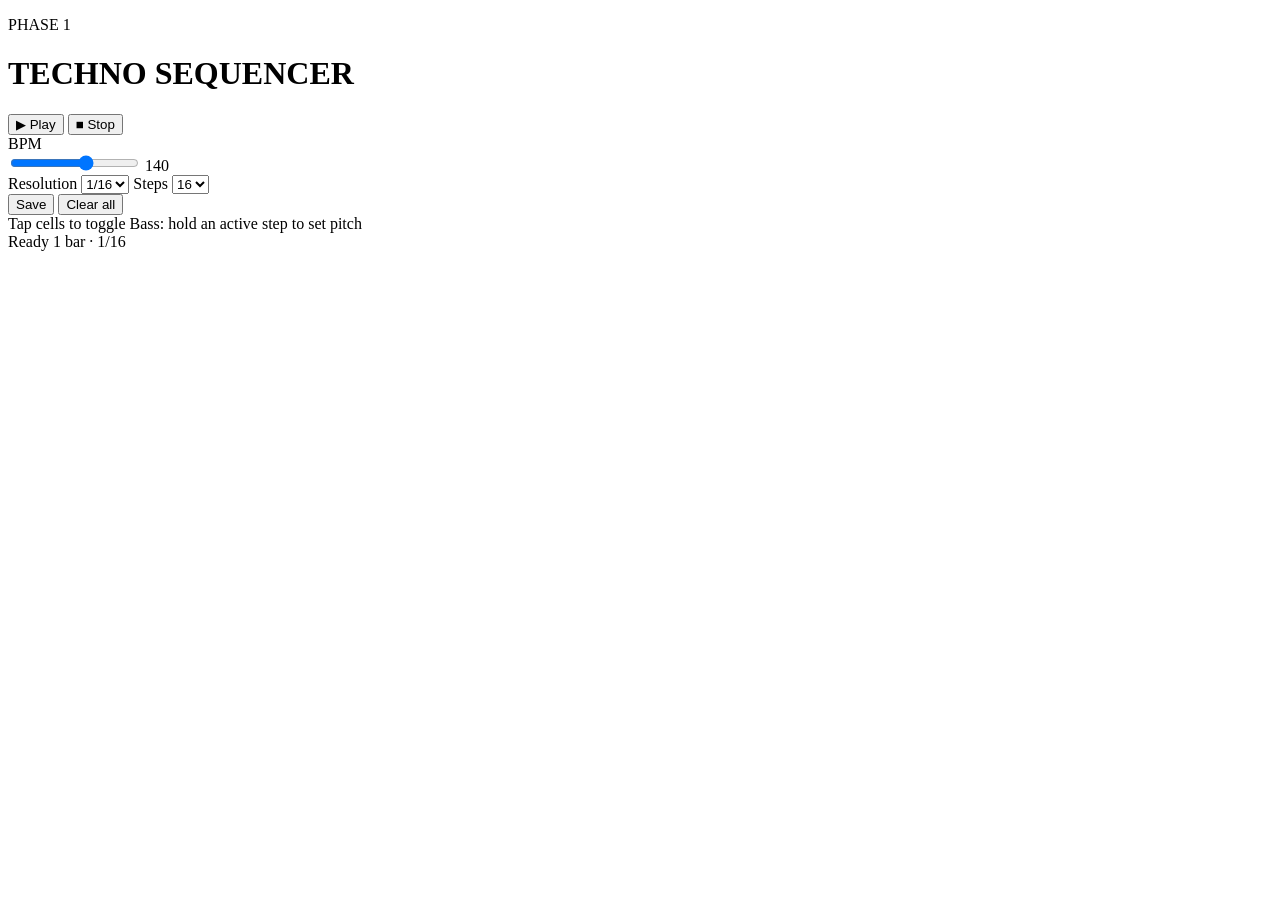
==== index.html @ cb33ba1f "Add sequencer app shell" ====
<!doctype html>
<html lang="en">
<head>
  <meta charset="utf-8" />
  <meta name="viewport" content="width=device-width, initial-scale=1, viewport-fit=cover" />
  <meta name="theme-color" content="#0b0b0d" />
  <meta name="apple-mobile-web-app-capable" content="yes" />
  <meta name="apple-mobile-web-app-status-bar-style" content="black-translucent" />
  <meta name="apple-mobile-web-app-title" content="Techno Seq" />
  <link rel="manifest" href="./manifest.webmanifest" />
  <link rel="apple-touch-icon" href="./icon.svg" />
  <link rel="icon" href="./icon.svg" type="image/svg+xml" />
  <link rel="stylesheet" href="./styles.css" />
  <title>Techno Sequencer</title>
</head>
<body>
  <main class="app-shell">
    <header class="topbar">
      <div>
        <p class="eyebrow">PHASE 1</p>
        <h1>TECHNO SEQUENCER</h1>
      </div>
      <div class="transport" aria-label="Transport controls">
        <button id="playBtn" class="primary" type="button">▶ Play</button>
        <button id="stopBtn" type="button">■ Stop</button>
      </div>
    </header>

    <section class="control-panel" aria-label="Sequencer settings">
      <label>
        <span>BPM</span>
        <div class="bpm-control">
          <input id="bpm" type="range" min="80" max="180" step="1" value="140" />
          <output id="bpmValue">140</output>
        </div>
      </label>

      <label>
        <span>Resolution</span>
        <select id="resolution">
          <option value="16" selected>1/16</option>
          <option value="8">1/8</option>
        </select>
      </label>

      <label>
        <span>Steps</span>
        <select id="stepCount">
          <option value="16" selected>16</option>
          <option value="32">32</option>
        </select>
      </label>

      <div class="utility-buttons">
        <button id="saveBtn" type="button">Save</button>
        <button id="clearBtn" class="danger" type="button">Clear all</button>
      </div>
    </section>

    <section class="sequencer-card">
      <div class="hint-row">
        <span>Tap cells to toggle</span>
        <span>Bass: hold an active step to set pitch</span>
      </div>
      <div id="sequencer" class="sequencer" aria-label="Step sequencer"></div>
    </section>

    <section class="status-card" aria-live="polite">
      <span id="status">Ready</span>
      <span id="loopInfo">1 bar · 1/16</span>
    </section>
  </main>

  <dialog id="noteDialog" class="note-dialog">
    <form method="dialog">
      <div class="dialog-head">
        <div>
          <p class="eyebrow">BASS PITCH</p>
          <h2 id="noteDialogTitle">Step 1</h2>
        </div>
        <button value="cancel" class="icon-button" aria-label="Close">×</button>
      </div>
      <div id="noteOptions" class="note-grid"></div>
    </form>
  </dialog>

  <script src="./app.js"></script>
</body>
</html>
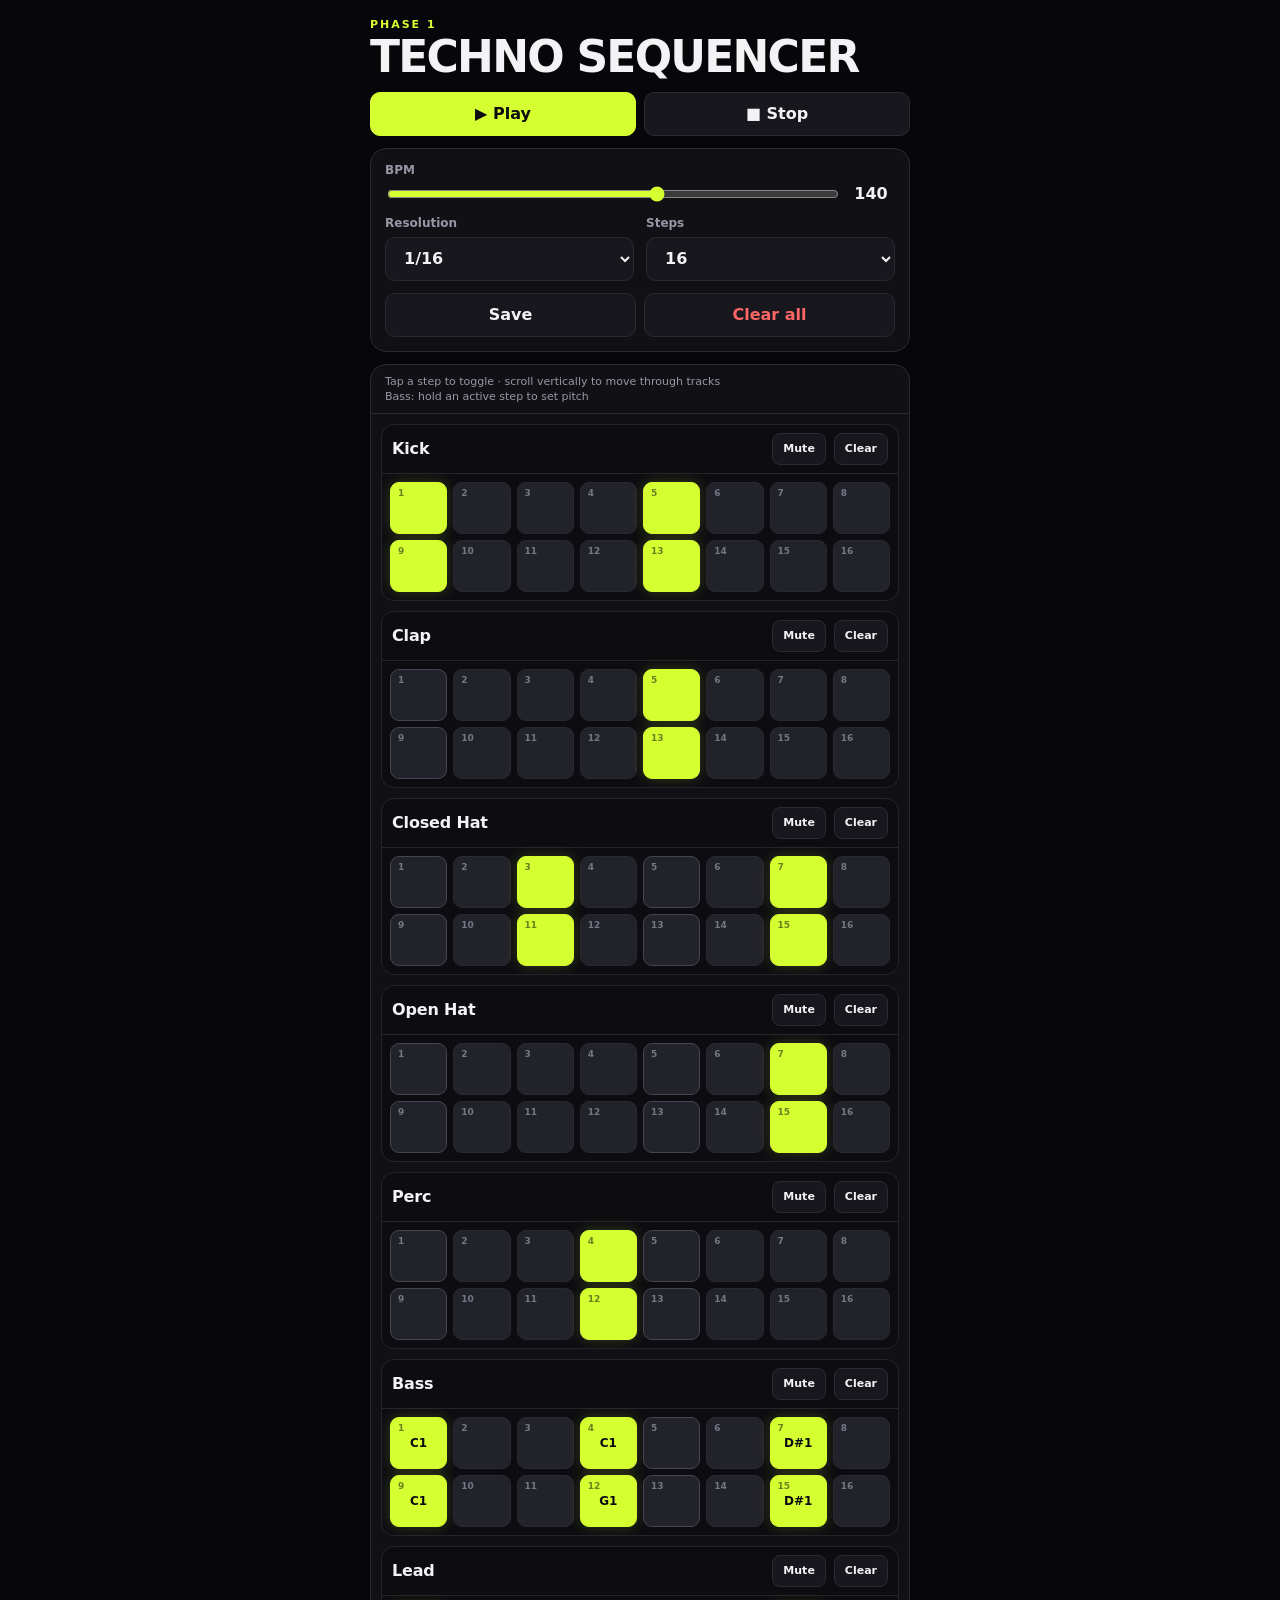
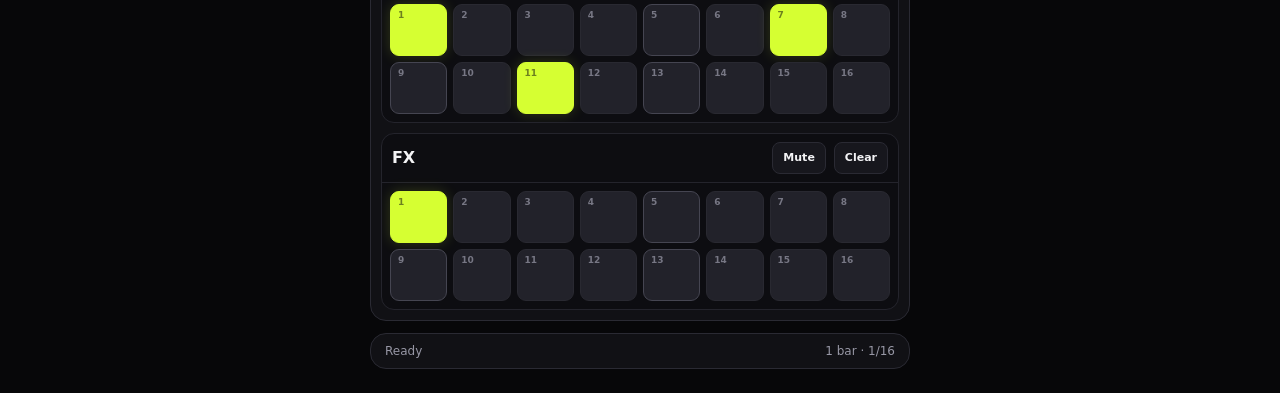
==== commit d873d8b7: "Make sequencer portrait-first and scroll-safe" ====
--- a/index.html
+++ b/index.html
@@ -59,7 +59,7 @@
 
     <section class="sequencer-card">
       <div class="hint-row">
-        <span>Tap cells to toggle</span>
+        <span>Tap a step to toggle · scroll vertically to move through tracks</span>
         <span>Bass: hold an active step to set pitch</span>
       </div>
       <div id="sequencer" class="sequencer" aria-label="Step sequencer"></div>
--- a/styles.css
+++ b/styles.css
@@ -0,0 +1,256 @@
+:root {
+  color-scheme: dark;
+  --bg: #070709;
+  --panel: #111115;
+  --panel-2: #17171d;
+  --line: #2a2a33;
+  --text: #f3f3f5;
+  --muted: #9797a5;
+  --accent: #d6ff32;
+  --accent-2: #8affdc;
+  --danger: #ff6767;
+  --cell: #22222a;
+  --cell-on: #d6ff32;
+  --cell-play: #ffffff;
+}
+
+* { box-sizing: border-box; }
+
+html, body {
+  margin: 0;
+  min-height: 100%;
+  background: var(--bg);
+  color: var(--text);
+  font-family: Inter, ui-sans-serif, system-ui, -apple-system, BlinkMacSystemFont, "Segoe UI", sans-serif;
+}
+
+body { min-height: 100vh; min-height: 100dvh; }
+button, select, input { font: inherit; }
+button { cursor: pointer; }
+
+.app-shell {
+  width: min(560px, 100%);
+  margin: 0 auto;
+  padding: calc(18px + env(safe-area-inset-top)) 10px calc(24px + env(safe-area-inset-bottom));
+}
+
+.topbar {
+  display: flex;
+  flex-direction: column;
+  align-items: stretch;
+  gap: 14px;
+  margin-bottom: 12px;
+}
+
+.eyebrow {
+  margin: 0 0 5px;
+  font-size: 11px;
+  letter-spacing: .18em;
+  color: var(--accent);
+  font-weight: 800;
+}
+
+h1, h2, h3 { margin: 0; }
+h1 { font-size: clamp(29px, 10vw, 44px); line-height: .95; letter-spacing: -.04em; }
+h2 { font-size: 20px; }
+h3 { font-size: 16px; }
+
+.transport, .utility-buttons, .track-actions {
+  display: flex;
+  gap: 8px;
+}
+
+.transport button, .utility-buttons button { flex: 1; }
+
+button, select {
+  min-height: 44px;
+  border: 1px solid var(--line);
+  border-radius: 10px;
+  background: var(--panel-2);
+  color: var(--text);
+  padding: 0 14px;
+  font-weight: 700;
+}
+
+button:active { transform: translateY(1px); }
+button.primary { background: var(--accent); color: #0c0c0e; border-color: var(--accent); }
+button.danger { color: var(--danger); }
+button.muted { opacity: .55; text-decoration: line-through; }
+
+.control-panel, .sequencer-card, .status-card {
+  border: 1px solid var(--line);
+  background: var(--panel);
+  border-radius: 16px;
+}
+
+.control-panel {
+  display: grid;
+  grid-template-columns: 1fr 1fr;
+  gap: 12px;
+  padding: 14px;
+  margin-bottom: 12px;
+}
+
+.control-panel label:first-child,
+.utility-buttons { grid-column: 1 / -1; }
+
+.control-panel label > span {
+  display: block;
+  margin-bottom: 7px;
+  color: var(--muted);
+  font-size: 12px;
+  font-weight: 700;
+}
+
+.bpm-control {
+  display: grid;
+  grid-template-columns: minmax(120px, 1fr) 48px;
+  gap: 10px;
+  align-items: center;
+}
+
+.bpm-control output {
+  text-align: center;
+  font-variant-numeric: tabular-nums;
+  font-weight: 800;
+}
+
+input[type="range"] { width: 100%; accent-color: var(--accent); }
+select { width: 100%; }
+
+.sequencer-card { overflow: hidden; }
+.hint-row {
+  display: flex;
+  flex-direction: column;
+  gap: 2px;
+  padding: 10px 14px;
+  color: var(--muted);
+  font-size: 11px;
+  border-bottom: 1px solid var(--line);
+}
+
+.sequencer {
+  display: flex;
+  flex-direction: column;
+  gap: 10px;
+  padding: 10px;
+}
+
+.track-card {
+  border: 1px solid #24242c;
+  border-radius: 13px;
+  background: #0d0d11;
+  overflow: hidden;
+}
+
+.track-head {
+  min-height: 48px;
+  display: flex;
+  align-items: center;
+  justify-content: space-between;
+  gap: 10px;
+  padding: 8px 10px;
+  border-bottom: 1px solid #24242c;
+}
+
+.track-name { font-weight: 850; letter-spacing: -.01em; }
+.track-actions button {
+  min-height: 32px;
+  height: 32px;
+  padding: 0 10px;
+  border-radius: 8px;
+  font-size: 11px;
+}
+
+.step-grid {
+  display: grid;
+  grid-template-columns: repeat(4, minmax(0, 1fr));
+  gap: 6px;
+  padding: 8px;
+}
+
+.step-cell {
+  min-width: 0;
+  width: 100%;
+  height: 52px;
+  min-height: 52px;
+  border: 1px solid #292931;
+  border-radius: 9px;
+  background: var(--cell);
+  padding: 0;
+  position: relative;
+  overflow: hidden;
+  touch-action: pan-y;
+  user-select: none;
+  -webkit-user-select: none;
+  -webkit-tap-highlight-color: transparent;
+}
+
+.step-cell.beat { border-color: #454551; }
+.step-cell.active {
+  background: var(--cell-on);
+  border-color: var(--cell-on);
+  box-shadow: 0 0 14px rgba(214,255,50,.18);
+}
+.step-cell.playing {
+  outline: 2px solid var(--cell-play);
+  outline-offset: -3px;
+  transform: scale(.96);
+}
+.step-cell.active.playing { box-shadow: 0 0 18px rgba(214,255,50,.48); }
+
+.step-label {
+  position: absolute;
+  top: 5px;
+  left: 7px;
+  font-size: 9px;
+  font-weight: 800;
+  color: #777784;
+  pointer-events: none;
+}
+
+.step-cell.active .step-label { color: rgba(11,11,13,.52); }
+.note-label {
+  position: absolute;
+  inset: 0;
+  display: grid;
+  place-items: center;
+  pointer-events: none;
+  font-size: 12px;
+  font-weight: 900;
+  color: #0b0b0d;
+}
+
+.status-card {
+  margin-top: 12px;
+  padding: 10px 14px;
+  display: flex;
+  justify-content: space-between;
+  gap: 10px;
+  color: var(--muted);
+  font-size: 12px;
+}
+
+.note-dialog {
+  width: min(430px, calc(100% - 24px));
+  border: 1px solid var(--line);
+  border-radius: 18px;
+  background: #101014;
+  color: var(--text);
+  padding: 0;
+}
+.note-dialog::backdrop { background: rgba(0,0,0,.76); backdrop-filter: blur(3px); }
+.note-dialog form { padding: 16px; }
+.dialog-head { display: flex; justify-content: space-between; align-items: flex-start; margin-bottom: 14px; }
+.icon-button { min-width: 38px; padding: 0; font-size: 25px; }
+.note-grid { display: grid; grid-template-columns: repeat(4, 1fr); gap: 8px; }
+.note-grid button { padding: 0 8px; }
+.note-grid button.selected { background: var(--accent-2); color: #0c0c0e; border-color: var(--accent-2); }
+
+@media (min-width: 520px) {
+  .step-grid { grid-template-columns: repeat(8, minmax(0, 1fr)); }
+}
+
+@media (prefers-reduced-motion: reduce) {
+  *, *::before, *::after { transition: none !important; }
+}
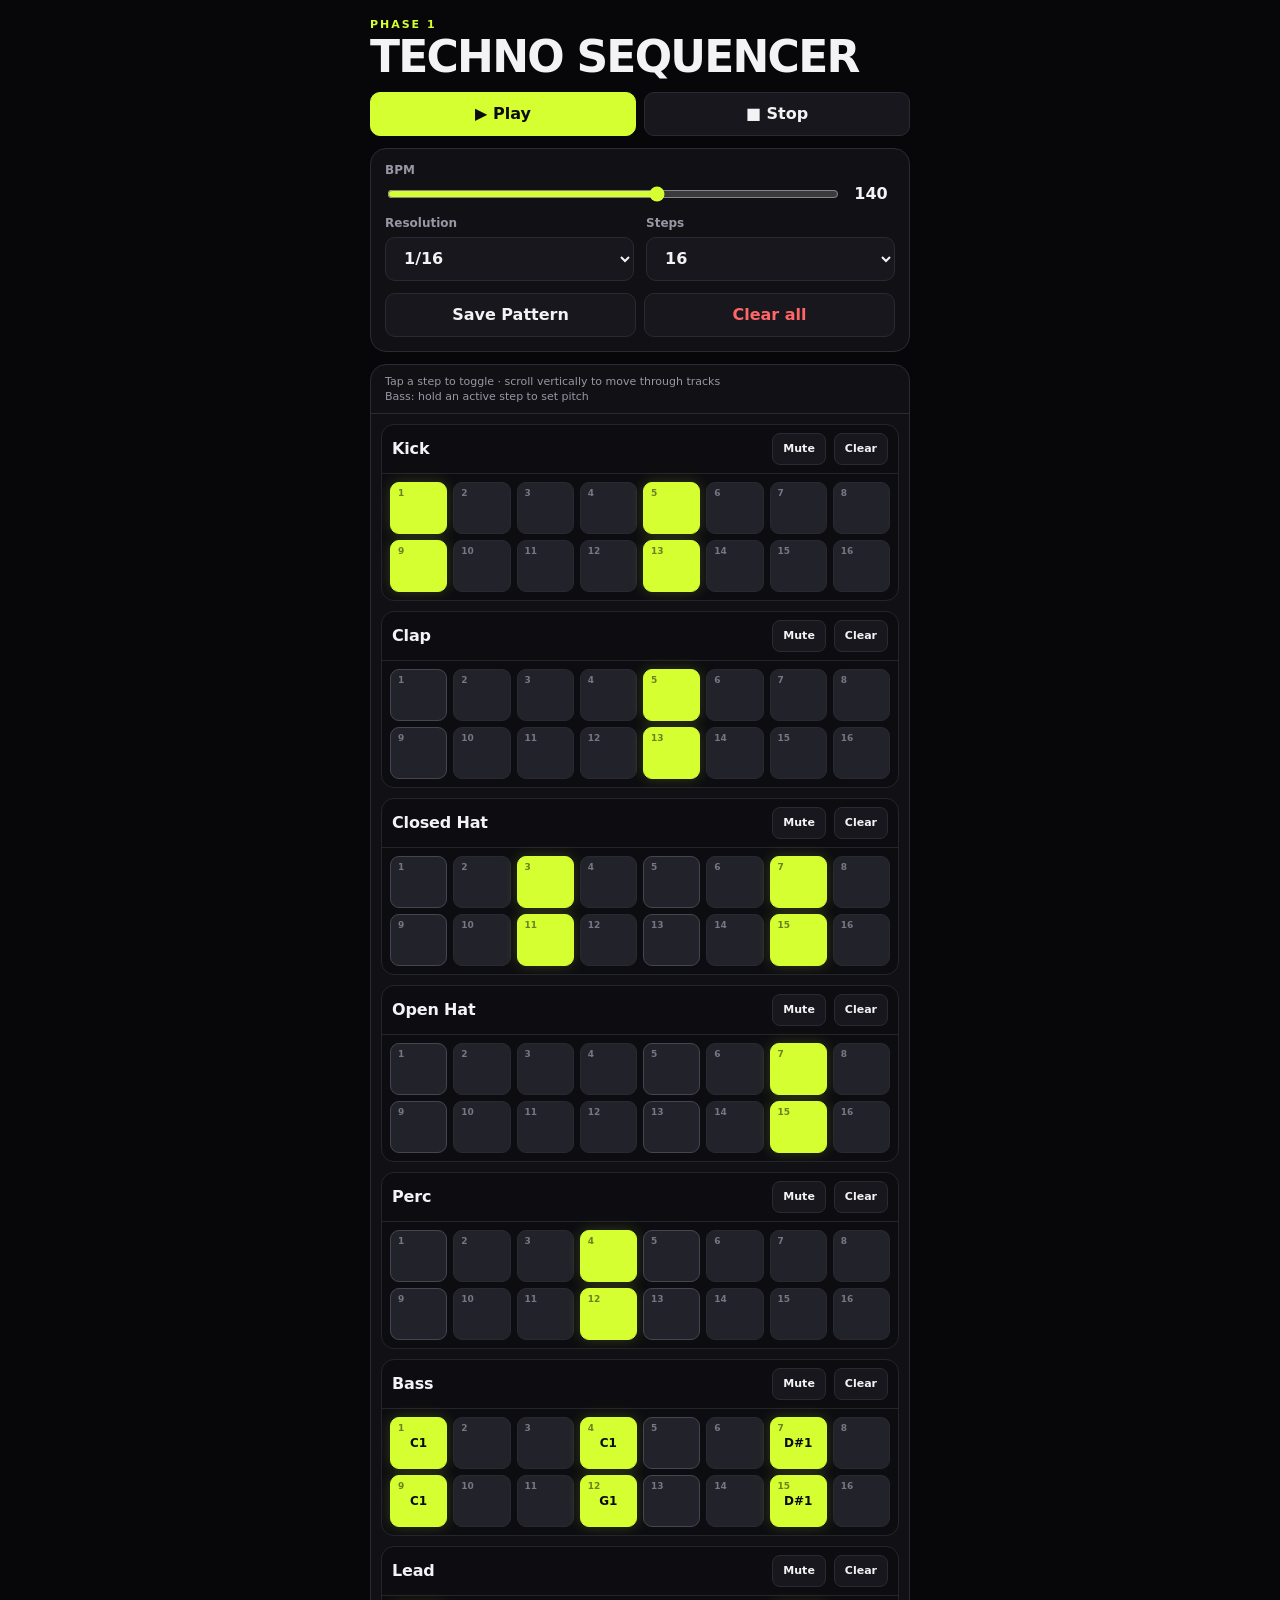
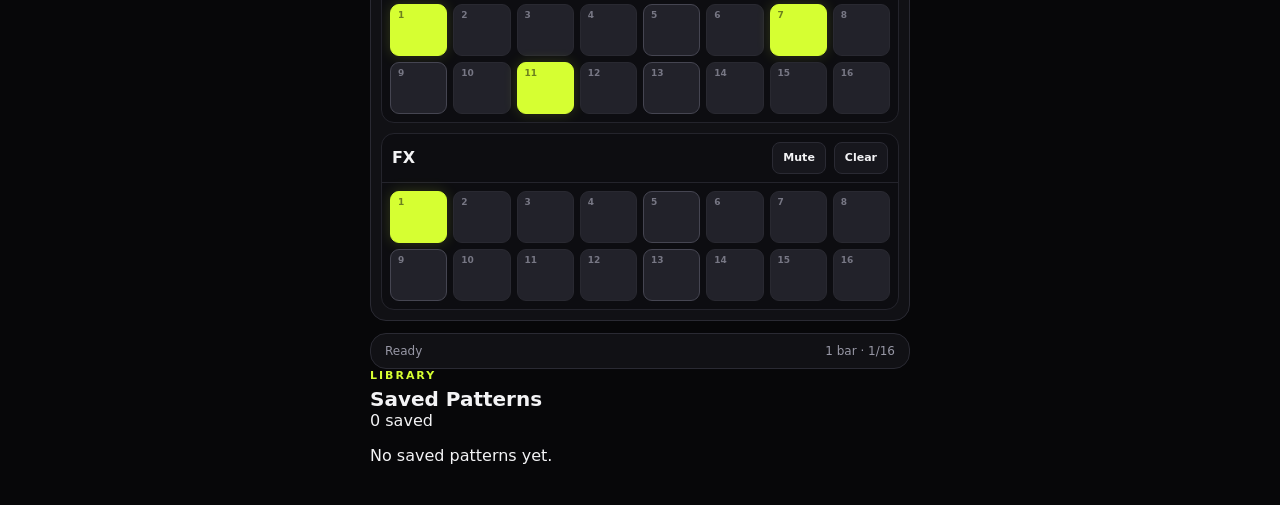
==== commit edafe4f6: "Add saved pattern library UI" ====
--- a/index.html
+++ b/index.html
@@ -11,6 +11,7 @@
   <link rel="apple-touch-icon" href="./icon.svg" />
   <link rel="icon" href="./icon.svg" type="image/svg+xml" />
   <link rel="stylesheet" href="./styles.css" />
+  <link rel="stylesheet" href="./library.css" />
   <title>Techno Sequencer</title>
 </head>
 <body>
@@ -52,7 +53,7 @@
       </label>
 
       <div class="utility-buttons">
-        <button id="saveBtn" type="button">Save</button>
+        <button id="saveBtn" type="button">Save Pattern</button>
         <button id="clearBtn" class="danger" type="button">Clear all</button>
       </div>
     </section>
@@ -69,7 +70,34 @@
       <span id="status">Ready</span>
       <span id="loopInfo">1 bar · 1/16</span>
     </section>
+
+    <section class="saved-section" aria-labelledby="savedTitle">
+      <div class="saved-head">
+        <div>
+          <p class="eyebrow">LIBRARY</p>
+          <h2 id="savedTitle">Saved Patterns</h2>
+        </div>
+        <span id="savedCount" class="saved-count">0 saved</span>
+      </div>
+      <div id="savedPatterns" class="saved-patterns"></div>
+      <p id="savedEmpty" class="saved-empty">No saved patterns yet.</p>
+    </section>
   </main>
+
+  <dialog id="saveDialog" class="save-dialog">
+    <form id="saveForm">
+      <div class="dialog-head">
+        <div>
+          <p class="eyebrow">SAVE PATTERN</p>
+          <h2>Name this pattern</h2>
+        </div>
+        <button type="button" id="cancelSaveBtn" class="icon-button" aria-label="Close">×</button>
+      </div>
+      <label class="save-name-label" for="saveName">Pattern name</label>
+      <input id="saveName" class="pattern-name-input" type="text" maxlength="40" autocomplete="off" placeholder="e.g. Peak Time 01" />
+      <button id="confirmSaveBtn" class="primary save-confirm" type="submit">Save</button>
+    </form>
+  </dialog>
 
   <dialog id="noteDialog" class="note-dialog">
     <form method="dialog">
@@ -85,5 +113,6 @@
   </dialog>
 
   <script src="./app.js"></script>
+  <script src="./library.js"></script>
 </body>
 </html>
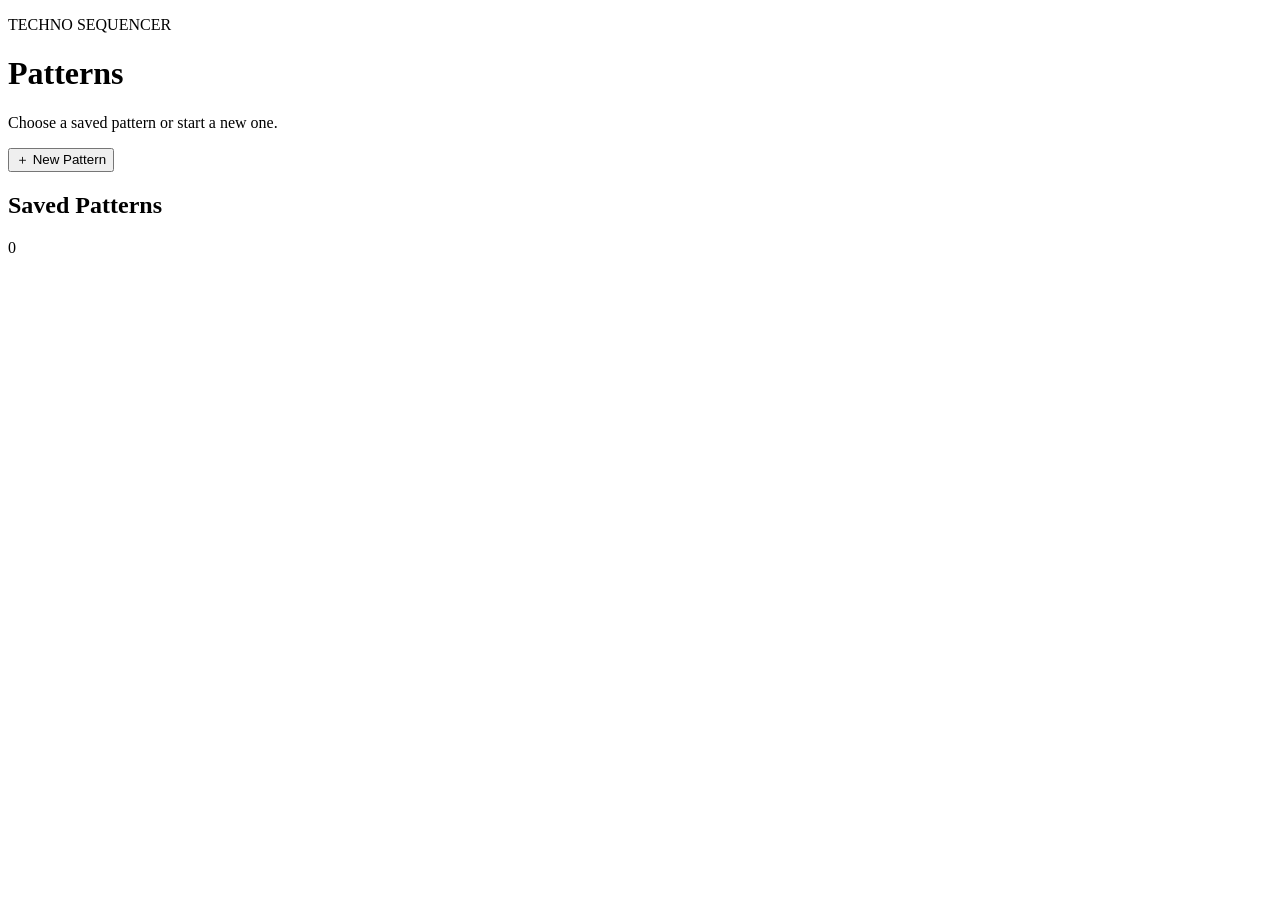
==== commit 20728e42: "Add pattern home screen" ====
--- a/index.html
+++ b/index.html
@@ -10,109 +10,32 @@
   <link rel="manifest" href="./manifest.webmanifest" />
   <link rel="apple-touch-icon" href="./icon.svg" />
   <link rel="icon" href="./icon.svg" type="image/svg+xml" />
-  <link rel="stylesheet" href="./styles.css" />
-  <link rel="stylesheet" href="./library.css" />
+  <link rel="stylesheet" href="./home.css" />
   <title>Techno Sequencer</title>
 </head>
 <body>
-  <main class="app-shell">
-    <header class="topbar">
+  <main class="home-shell">
+    <header class="home-head">
       <div>
-        <p class="eyebrow">PHASE 1</p>
-        <h1>TECHNO SEQUENCER</h1>
+        <p class="eyebrow">TECHNO SEQUENCER</p>
+        <h1>Patterns</h1>
+        <p class="subtitle">Choose a saved pattern or start a new one.</p>
       </div>
-      <div class="transport" aria-label="Transport controls">
-        <button id="playBtn" class="primary" type="button">▶ Play</button>
-        <button id="stopBtn" type="button">■ Stop</button>
-      </div>
+      <button id="newPatternBtn" class="new-button" type="button">＋ New Pattern</button>
     </header>
 
-    <section class="control-panel" aria-label="Sequencer settings">
-      <label>
-        <span>BPM</span>
-        <div class="bpm-control">
-          <input id="bpm" type="range" min="80" max="180" step="1" value="140" />
-          <output id="bpmValue">140</output>
-        </div>
-      </label>
-
-      <label>
-        <span>Resolution</span>
-        <select id="resolution">
-          <option value="16" selected>1/16</option>
-          <option value="8">1/8</option>
-        </select>
-      </label>
-
-      <label>
-        <span>Steps</span>
-        <select id="stepCount">
-          <option value="16" selected>16</option>
-          <option value="32">32</option>
-        </select>
-      </label>
-
-      <div class="utility-buttons">
-        <button id="saveBtn" type="button">Save Pattern</button>
-        <button id="clearBtn" class="danger" type="button">Clear all</button>
+    <section class="library" aria-labelledby="libraryTitle">
+      <div class="library-head">
+        <h2 id="libraryTitle">Saved Patterns</h2>
+        <span id="savedCount" class="count">0</span>
+      </div>
+      <div id="patternList" class="pattern-list"></div>
+      <div id="emptyState" class="empty-state" hidden>
+        <p>No saved patterns yet.</p>
+        <button id="emptyNewBtn" type="button">Create your first pattern</button>
       </div>
     </section>
-
-    <section class="sequencer-card">
-      <div class="hint-row">
-        <span>Tap a step to toggle · scroll vertically to move through tracks</span>
-        <span>Bass: hold an active step to set pitch</span>
-      </div>
-      <div id="sequencer" class="sequencer" aria-label="Step sequencer"></div>
-    </section>
-
-    <section class="status-card" aria-live="polite">
-      <span id="status">Ready</span>
-      <span id="loopInfo">1 bar · 1/16</span>
-    </section>
-
-    <section class="saved-section" aria-labelledby="savedTitle">
-      <div class="saved-head">
-        <div>
-          <p class="eyebrow">LIBRARY</p>
-          <h2 id="savedTitle">Saved Patterns</h2>
-        </div>
-        <span id="savedCount" class="saved-count">0 saved</span>
-      </div>
-      <div id="savedPatterns" class="saved-patterns"></div>
-      <p id="savedEmpty" class="saved-empty">No saved patterns yet.</p>
-    </section>
   </main>
-
-  <dialog id="saveDialog" class="save-dialog">
-    <form id="saveForm">
-      <div class="dialog-head">
-        <div>
-          <p class="eyebrow">SAVE PATTERN</p>
-          <h2>Name this pattern</h2>
-        </div>
-        <button type="button" id="cancelSaveBtn" class="icon-button" aria-label="Close">×</button>
-      </div>
-      <label class="save-name-label" for="saveName">Pattern name</label>
-      <input id="saveName" class="pattern-name-input" type="text" maxlength="40" autocomplete="off" placeholder="e.g. Peak Time 01" />
-      <button id="confirmSaveBtn" class="primary save-confirm" type="submit">Save</button>
-    </form>
-  </dialog>
-
-  <dialog id="noteDialog" class="note-dialog">
-    <form method="dialog">
-      <div class="dialog-head">
-        <div>
-          <p class="eyebrow">BASS PITCH</p>
-          <h2 id="noteDialogTitle">Step 1</h2>
-        </div>
-        <button value="cancel" class="icon-button" aria-label="Close">×</button>
-      </div>
-      <div id="noteOptions" class="note-grid"></div>
-    </form>
-  </dialog>
-
-  <script src="./app.js"></script>
-  <script src="./library.js"></script>
+  <script src="./home.js"></script>
 </body>
 </html>
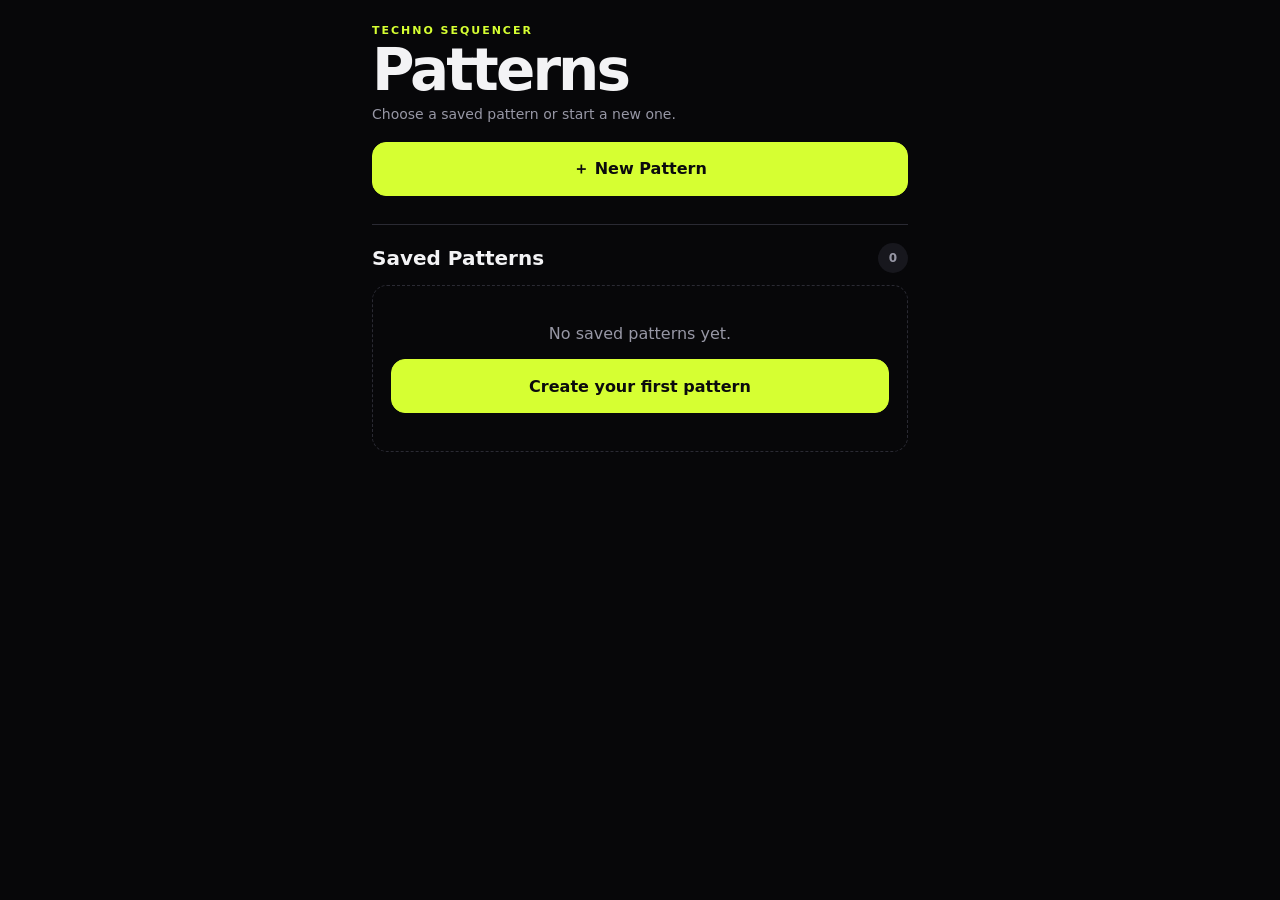
==== commit 9cc15a63: "Use uploaded JPEG as PWA icon" ====
--- a/index.html
+++ b/index.html
@@ -8,8 +8,8 @@
   <meta name="apple-mobile-web-app-status-bar-style" content="black-translucent" />
   <meta name="apple-mobile-web-app-title" content="Techno Seq" />
   <link rel="manifest" href="./manifest.webmanifest" />
-  <link rel="apple-touch-icon" href="./icon.svg" />
-  <link rel="icon" href="./icon.svg" type="image/svg+xml" />
+  <link rel="apple-touch-icon" href="./icon.jpeg" />
+  <link rel="icon" href="./icon.jpeg" type="image/jpeg" />
   <link rel="stylesheet" href="./home.css" />
   <title>Techno Sequencer</title>
 </head>
--- a/home.css
+++ b/home.css
@@ -0,0 +1,26 @@
+:root { color-scheme: dark; --bg:#070709; --panel:#111115; --panel2:#17171d; --line:#2a2a33; --text:#f3f3f5; --muted:#9797a5; --accent:#d6ff32; --danger:#ff6767; }
+* { box-sizing:border-box; }
+html,body { margin:0; min-height:100%; background:var(--bg); color:var(--text); font-family:Inter,ui-sans-serif,system-ui,-apple-system,BlinkMacSystemFont,"Segoe UI",sans-serif; }
+body { min-height:100dvh; }
+button { font:inherit; }
+.home-shell { width:min(560px,100%); margin:0 auto; padding:calc(24px + env(safe-area-inset-top)) 12px calc(28px + env(safe-area-inset-bottom)); }
+.home-head { display:flex; flex-direction:column; gap:20px; margin-bottom:28px; }
+.eyebrow { margin:0 0 6px; color:var(--accent); font-size:11px; font-weight:800; letter-spacing:.18em; }
+h1,h2,p { margin-top:0; }
+h1 { margin-bottom:8px; font-size:clamp(38px,12vw,58px); line-height:.95; letter-spacing:-.05em; }
+h2 { margin-bottom:0; font-size:20px; }
+.subtitle { margin-bottom:0; color:var(--muted); font-size:14px; }
+.new-button,#emptyNewBtn { min-height:54px; border:1px solid var(--accent); border-radius:14px; background:var(--accent); color:#0b0b0d; font-weight:850; font-size:16px; }
+.library { border-top:1px solid var(--line); padding-top:18px; }
+.library-head { display:flex; align-items:center; justify-content:space-between; margin-bottom:12px; }
+.count { display:grid; place-items:center; min-width:30px; height:30px; border-radius:999px; background:var(--panel2); color:var(--muted); font-size:12px; font-weight:800; }
+.pattern-list { display:flex; flex-direction:column; gap:10px; }
+.pattern-card { display:grid; grid-template-columns:1fr auto; gap:8px; padding:8px; border:1px solid var(--line); border-radius:15px; background:var(--panel); }
+.pattern-open { min-width:0; min-height:68px; border:0; background:transparent; color:var(--text); text-align:left; padding:8px 10px; display:flex; flex-direction:column; justify-content:center; gap:5px; }
+.pattern-name { overflow:hidden; text-overflow:ellipsis; white-space:nowrap; font-size:17px; font-weight:850; }
+.pattern-meta { color:var(--muted); font-size:11px; }
+.pattern-delete { align-self:center; min-height:40px; border:1px solid var(--line); border-radius:9px; background:var(--panel2); color:var(--danger); padding:0 11px; font-weight:750; }
+.empty-state { padding:38px 18px; border:1px dashed var(--line); border-radius:15px; text-align:center; color:var(--muted); }
+.empty-state p { margin-bottom:16px; }
+#emptyNewBtn { width:100%; }
+button:active { transform:translateY(1px); }
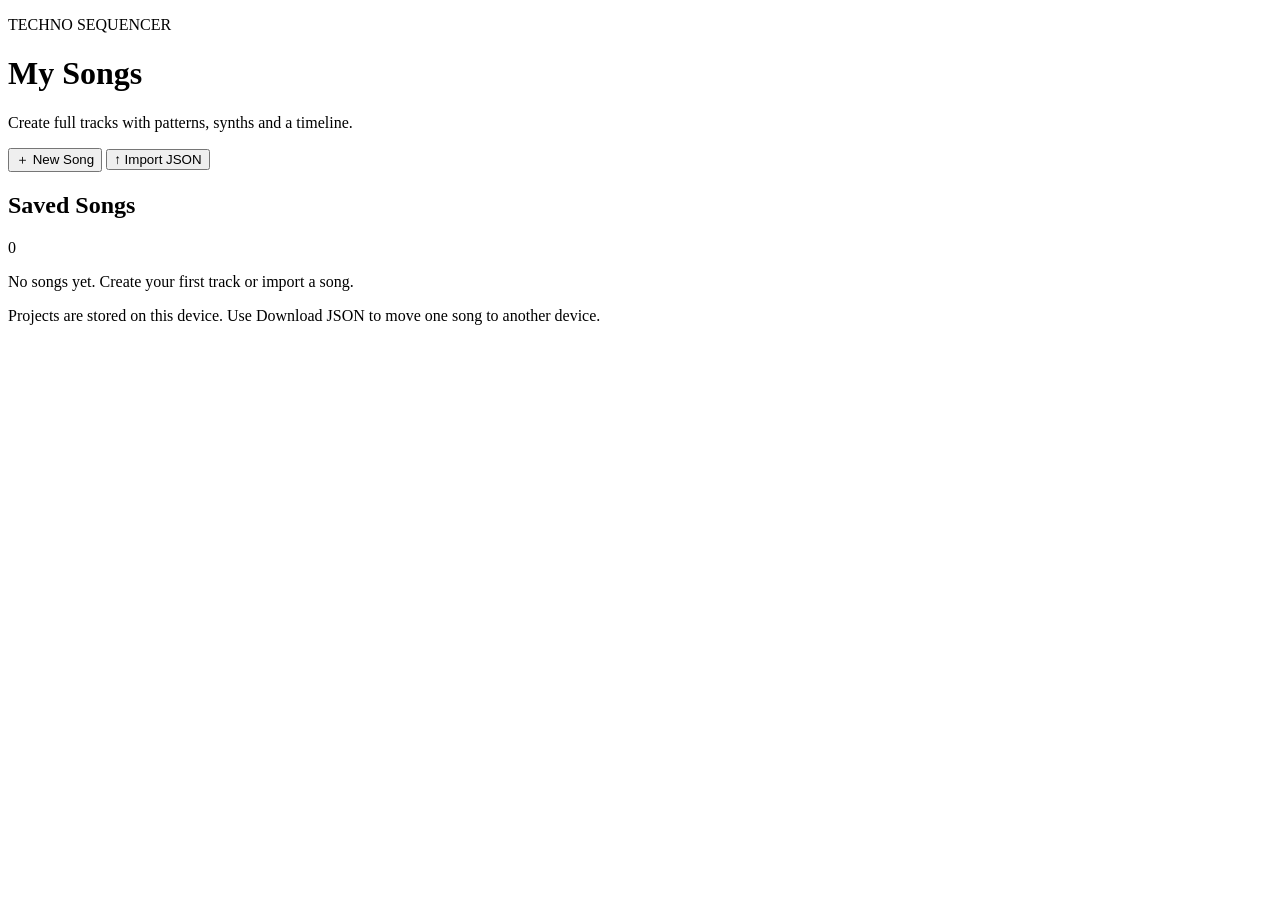
==== commit 523c8c01: "Replace pattern home with song library and JSON import UI" ====
--- a/index.html
+++ b/index.html
@@ -1,41 +1,41 @@
 <!doctype html>
-<html lang="en">
+<html lang="ja">
 <head>
-  <meta charset="utf-8" />
-  <meta name="viewport" content="width=device-width, initial-scale=1, viewport-fit=cover" />
-  <meta name="theme-color" content="#0b0b0d" />
-  <meta name="apple-mobile-web-app-capable" content="yes" />
-  <meta name="apple-mobile-web-app-status-bar-style" content="black-translucent" />
-  <meta name="apple-mobile-web-app-title" content="Techno Seq" />
-  <link rel="manifest" href="./manifest.webmanifest" />
-  <link rel="apple-touch-icon" href="./icon.jpeg" />
-  <link rel="icon" href="./icon.jpeg" type="image/jpeg" />
-  <link rel="stylesheet" href="./home.css" />
-  <title>Techno Sequencer</title>
+  <meta charset="utf-8">
+  <meta name="viewport" content="width=device-width, initial-scale=1, viewport-fit=cover">
+  <meta name="theme-color" content="#0b0b0d">
+  <meta name="apple-mobile-web-app-capable" content="yes">
+  <meta name="apple-mobile-web-app-status-bar-style" content="black-translucent">
+  <meta name="apple-mobile-web-app-title" content="Techno Seq">
+  <link rel="manifest" href="./manifest.webmanifest">
+  <link rel="apple-touch-icon" href="./icon.jpeg">
+  <link rel="icon" href="./icon.jpeg" type="image/jpeg">
+  <link rel="stylesheet" href="./home-v2.css">
+  <title>My Songs · Techno Sequencer</title>
 </head>
 <body>
-  <main class="home-shell">
-    <header class="home-head">
-      <div>
-        <p class="eyebrow">TECHNO SEQUENCER</p>
-        <h1>Patterns</h1>
-        <p class="subtitle">Choose a saved pattern or start a new one.</p>
-      </div>
-      <button id="newPatternBtn" class="new-button" type="button">＋ New Pattern</button>
-    </header>
-
-    <section class="library" aria-labelledby="libraryTitle">
-      <div class="library-head">
-        <h2 id="libraryTitle">Saved Patterns</h2>
-        <span id="savedCount" class="count">0</span>
-      </div>
-      <div id="patternList" class="pattern-list"></div>
-      <div id="emptyState" class="empty-state" hidden>
-        <p>No saved patterns yet.</p>
-        <button id="emptyNewBtn" type="button">Create your first pattern</button>
-      </div>
-    </section>
-  </main>
-  <script src="./home.js"></script>
+<main class="home">
+  <header>
+    <p class="eyebrow">TECHNO SEQUENCER</p>
+    <h1>My Songs</h1>
+    <p class="subtitle">Create full tracks with patterns, synths and a timeline.</p>
+  </header>
+  <div class="main-actions">
+    <button id="newSong" class="primary" type="button">＋ New Song</button>
+    <button id="importSong" type="button">↑ Import JSON</button>
+    <input id="jsonFile" type="file" accept=".json,application/json" hidden>
+  </div>
+  <section class="library">
+    <div class="library-head"><h2>Saved Songs</h2><span id="savedCount">0</span></div>
+    <p class="message" id="message" role="status"></p>
+    <div id="songList" class="song-list"></div>
+    <div id="emptyState" class="empty">
+      <p>No songs yet. Create your first track or import a song.</p>
+    </div>
+  </section>
+  <footer>Projects are stored on this device. Use Download JSON to move one song to another device.</footer>
+</main>
+<script src="./song-data.js"></script>
+<script src="./home-v2.js"></script>
 </body>
-</html>
+</html>
